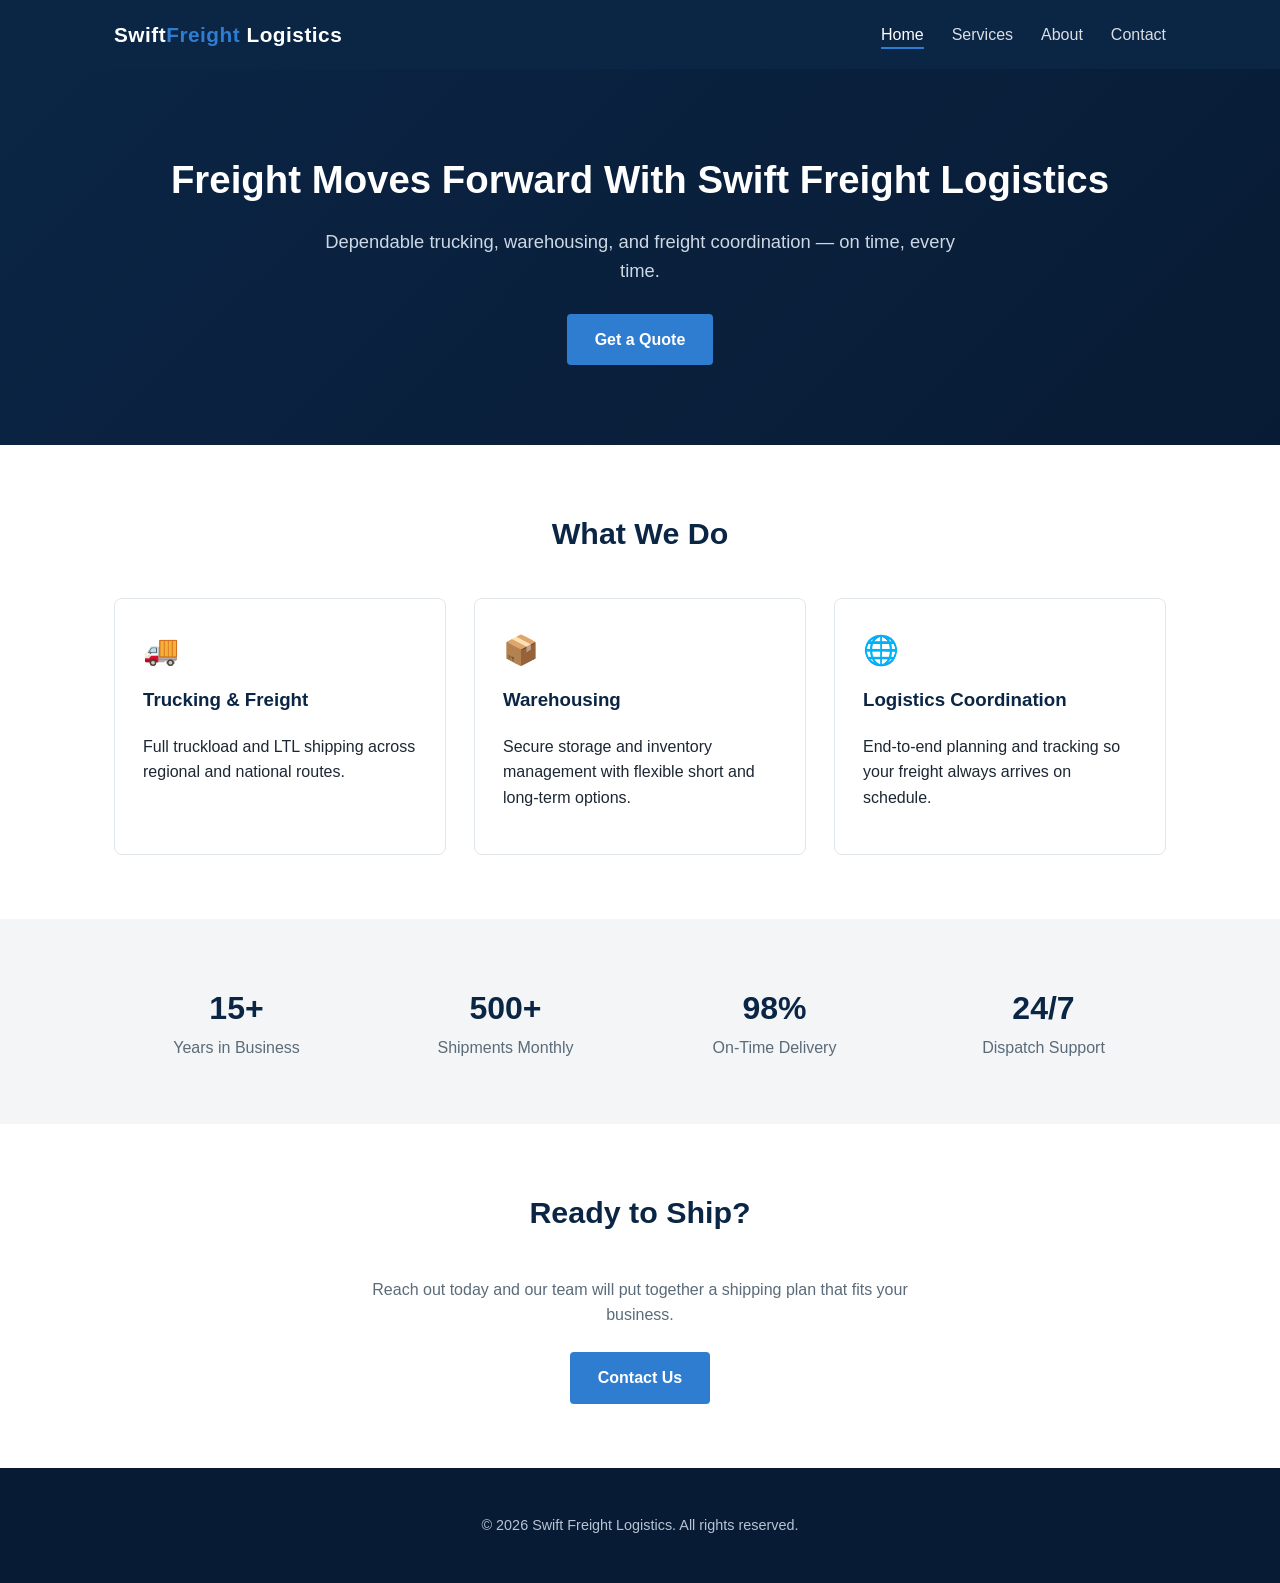
==== index.html @ e099bc7d "Initial commit: Swift Freight Logistics static site Home, Services, About, and Contact pages with sh" ====
<!DOCTYPE html>
<html lang="en">
<head>
<meta charset="UTF-8">
<meta name="viewport" content="width=device-width, initial-scale=1.0">
<title>Swift Freight Logistics | Reliable Freight & Shipping Solutions</title>
<meta name="description" content="Swift Freight Logistics provides reliable freight, trucking, and warehousing solutions across the region.">
<link rel="stylesheet" href="styles.css">
</head>
<body>

<header>
  <div class="nav-wrap">
    <a href="index.html" class="logo">Swift<span>Freight</span> Logistics</a>
    <nav>
      <ul>
        <li><a href="index.html" aria-current="page">Home</a></li>
        <li><a href="services.html">Services</a></li>
        <li><a href="about.html">About</a></li>
        <li><a href="contact.html">Contact</a></li>
      </ul>
    </nav>
  </div>
</header>

<section class="hero">
  <div class="container">
    <h1>Freight Moves Forward With Swift Freight Logistics</h1>
    <p>Dependable trucking, warehousing, and freight coordination — on time, every time.</p>
    <a href="contact.html" class="btn">Get a Quote</a>
  </div>
</section>

<section>
  <div class="container">
    <h2>What We Do</h2>
    <div class="grid">
      <div class="card">
        <div class="icon">🚚</div>
        <h3>Trucking & Freight</h3>
        <p>Full truckload and LTL shipping across regional and national routes.</p>
      </div>
      <div class="card">
        <div class="icon">📦</div>
        <h3>Warehousing</h3>
        <p>Secure storage and inventory management with flexible short and long-term options.</p>
      </div>
      <div class="card">
        <div class="icon">🌐</div>
        <h3>Logistics Coordination</h3>
        <p>End-to-end planning and tracking so your freight always arrives on schedule.</p>
      </div>
    </div>
  </div>
</section>

<section class="section-alt">
  <div class="container">
    <div class="stats">
      <div><strong>15+</strong><span>Years in Business</span></div>
      <div><strong>500+</strong><span>Shipments Monthly</span></div>
      <div><strong>98%</strong><span>On-Time Delivery</span></div>
      <div><strong>24/7</strong><span>Dispatch Support</span></div>
    </div>
  </div>
</section>

<section>
  <div class="container" style="text-align:center;">
    <h2>Ready to Ship?</h2>
    <p style="color:var(--gray); max-width:560px; margin:0 auto 24px;">Reach out today and our team will put together a shipping plan that fits your business.</p>
    <a href="contact.html" class="btn">Contact Us</a>
  </div>
</section>

<footer>
  <p>&copy; 2026 Swift Freight Logistics. All rights reserved.</p>
</footer>

</body>
</html>
---- styles.css ----
:root {
  --navy: #0b2545;
  --navy-dark: #081b34;
  --gray: #5b6b79;
  --gray-light: #f3f5f7;
  --white: #ffffff;
  --accent: #2f7dd1;
  --border: #e1e6ea;
}

* {
  box-sizing: border-box;
}

body {
  margin: 0;
  font-family: -apple-system, "Segoe UI", Roboto, Helvetica, Arial, sans-serif;
  color: #1c2733;
  background: var(--white);
  line-height: 1.6;
}

a {
  text-decoration: none;
  color: inherit;
}

img {
  max-width: 100%;
}

.container {
  max-width: 1100px;
  margin: 0 auto;
  padding: 0 24px;
}

/* Header / Nav */
header {
  background: var(--navy);
  color: var(--white);
}

.nav-wrap {
  display: flex;
  align-items: center;
  justify-content: space-between;
  padding: 18px 24px;
  max-width: 1100px;
  margin: 0 auto;
}

.logo {
  font-size: 1.3rem;
  font-weight: 700;
  letter-spacing: 0.5px;
  color: var(--white);
}

.logo span {
  color: var(--accent);
}

nav ul {
  list-style: none;
  display: flex;
  gap: 28px;
  margin: 0;
  padding: 0;
}

nav a {
  color: var(--white);
  font-weight: 500;
  opacity: 0.85;
  transition: opacity 0.15s ease;
}

nav a:hover,
nav a[aria-current="page"] {
  opacity: 1;
  border-bottom: 2px solid var(--accent);
  padding-bottom: 4px;
}

.nav-toggle {
  display: none;
}

/* Hero */
.hero {
  background: linear-gradient(135deg, var(--navy) 0%, var(--navy-dark) 100%);
  color: var(--white);
  padding: 80px 24px;
  text-align: center;
}

.hero h1 {
  font-size: 2.4rem;
  margin: 0 0 16px;
}

.hero p {
  font-size: 1.15rem;
  color: #cdd8e4;
  max-width: 640px;
  margin: 0 auto 28px;
}

.btn {
  display: inline-block;
  background: var(--accent);
  color: var(--white);
  padding: 13px 28px;
  border-radius: 4px;
  font-weight: 600;
  border: none;
  cursor: pointer;
  font-size: 1rem;
}

.btn:hover {
  background: #2a6fba;
}

.btn-outline {
  background: transparent;
  border: 2px solid var(--white);
}

.btn-outline:hover {
  background: rgba(255, 255, 255, 0.1);
}

/* Sections */
section {
  padding: 64px 24px;
}

.section-alt {
  background: var(--gray-light);
}

h2 {
  font-size: 1.9rem;
  color: var(--navy);
  margin-top: 0;
  text-align: center;
  margin-bottom: 40px;
}

.page-header {
  background: var(--navy);
  color: var(--white);
  padding: 56px 24px;
  text-align: center;
}

.page-header h1 {
  margin: 0;
  font-size: 2.1rem;
}

/* Grid cards */
.grid {
  display: grid;
  grid-template-columns: repeat(auto-fit, minmax(240px, 1fr));
  gap: 28px;
}

.card {
  background: var(--white);
  border: 1px solid var(--border);
  border-radius: 8px;
  padding: 28px;
  text-align: left;
}

.card h3 {
  color: var(--navy);
  margin-top: 0;
}

.card .icon {
  font-size: 1.8rem;
  margin-bottom: 12px;
}

/* Stats */
.stats {
  display: grid;
  grid-template-columns: repeat(auto-fit, minmax(150px, 1fr));
  gap: 24px;
  text-align: center;
}

.stats strong {
  display: block;
  font-size: 2rem;
  color: var(--navy);
}

.stats span {
  color: var(--gray);
}

/* Contact */
.contact-grid {
  display: grid;
  grid-template-columns: 1fr 1fr;
  gap: 40px;
}

.form-group {
  margin-bottom: 18px;
}

label {
  display: block;
  font-weight: 600;
  margin-bottom: 6px;
  color: var(--navy);
}

input,
textarea {
  width: 100%;
  padding: 11px 12px;
  border: 1px solid var(--border);
  border-radius: 4px;
  font-family: inherit;
  font-size: 1rem;
}

textarea {
  resize: vertical;
  min-height: 120px;
}

.info-list {
  list-style: none;
  padding: 0;
}

.info-list li {
  margin-bottom: 16px;
}

.info-list strong {
  display: block;
  color: var(--navy);
}

/* Footer */
footer {
  background: var(--navy-dark);
  color: #b7c4d3;
  padding: 32px 24px;
  text-align: center;
  font-size: 0.9rem;
}

footer a {
  color: var(--white);
}

@media (max-width: 720px) {
  .nav-wrap {
    flex-wrap: wrap;
  }

  nav ul {
    gap: 18px;
    flex-wrap: wrap;
  }

  .contact-grid {
    grid-template-columns: 1fr;
  }

  .hero h1 {
    font-size: 1.8rem;
  }
}
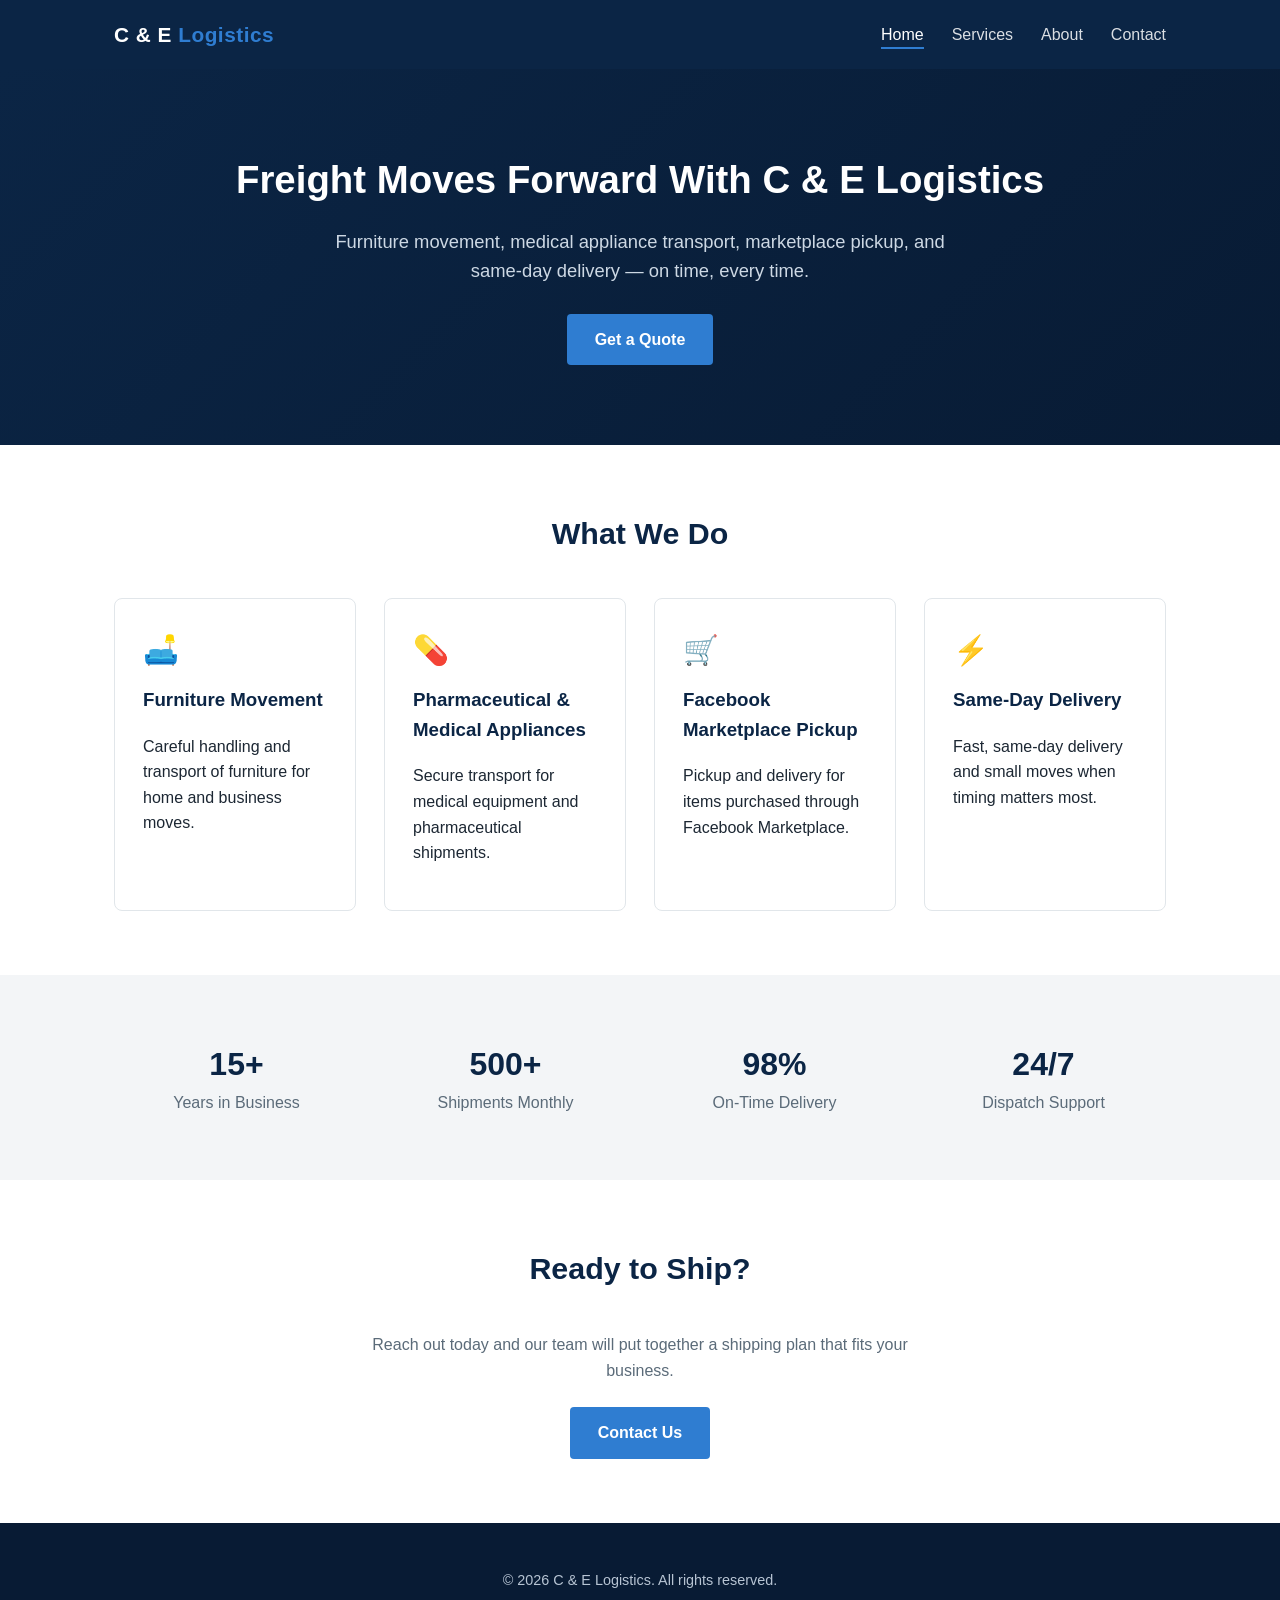
==== commit 34757058: "Rebrand to C & E Logistics and update services Renamed from Swift Freight Logistics to C & E Logisti" ====
--- a/index.html
+++ b/index.html
@@ -3,15 +3,15 @@
 <head>
 <meta charset="UTF-8">
 <meta name="viewport" content="width=device-width, initial-scale=1.0">
-<title>Swift Freight Logistics | Reliable Freight & Shipping Solutions</title>
-<meta name="description" content="Swift Freight Logistics provides reliable freight, trucking, and warehousing solutions across the region.">
+<title>C & E Logistics | Furniture, Medical & Same-Day Delivery</title>
+<meta name="description" content="C & E Logistics provides furniture movement, medical appliance transport, marketplace pickup, and same-day delivery across the region.">
 <link rel="stylesheet" href="styles.css">
 </head>
 <body>
 
 <header>
   <div class="nav-wrap">
-    <a href="index.html" class="logo">Swift<span>Freight</span> Logistics</a>
+    <a href="index.html" class="logo">C & E <span>Logistics</span></a>
     <nav>
       <ul>
         <li><a href="index.html" aria-current="page">Home</a></li>
@@ -25,8 +25,8 @@
 
 <section class="hero">
   <div class="container">
-    <h1>Freight Moves Forward With Swift Freight Logistics</h1>
-    <p>Dependable trucking, warehousing, and freight coordination — on time, every time.</p>
+    <h1>Freight Moves Forward With C & E Logistics</h1>
+    <p>Furniture movement, medical appliance transport, marketplace pickup, and same-day delivery — on time, every time.</p>
     <a href="contact.html" class="btn">Get a Quote</a>
   </div>
 </section>
@@ -36,19 +36,24 @@
     <h2>What We Do</h2>
     <div class="grid">
       <div class="card">
-        <div class="icon">🚚</div>
-        <h3>Trucking & Freight</h3>
-        <p>Full truckload and LTL shipping across regional and national routes.</p>
+        <div class="icon">🛋️</div>
+        <h3>Furniture Movement</h3>
+        <p>Careful handling and transport of furniture for home and business moves.</p>
       </div>
       <div class="card">
-        <div class="icon">📦</div>
-        <h3>Warehousing</h3>
-        <p>Secure storage and inventory management with flexible short and long-term options.</p>
+        <div class="icon">💊</div>
+        <h3>Pharmaceutical & Medical Appliances</h3>
+        <p>Secure transport for medical equipment and pharmaceutical shipments.</p>
       </div>
       <div class="card">
-        <div class="icon">🌐</div>
-        <h3>Logistics Coordination</h3>
-        <p>End-to-end planning and tracking so your freight always arrives on schedule.</p>
+        <div class="icon">🛒</div>
+        <h3>Facebook Marketplace Pickup</h3>
+        <p>Pickup and delivery for items purchased through Facebook Marketplace.</p>
+      </div>
+      <div class="card">
+        <div class="icon">⚡</div>
+        <h3>Same-Day Delivery</h3>
+        <p>Fast, same-day delivery and small moves when timing matters most.</p>
       </div>
     </div>
   </div>
@@ -74,7 +79,7 @@
 </section>
 
 <footer>
-  <p>&copy; 2026 Swift Freight Logistics. All rights reserved.</p>
+  <p>&copy; 2026 C & E Logistics. All rights reserved.</p>
 </footer>
 
 </body>
